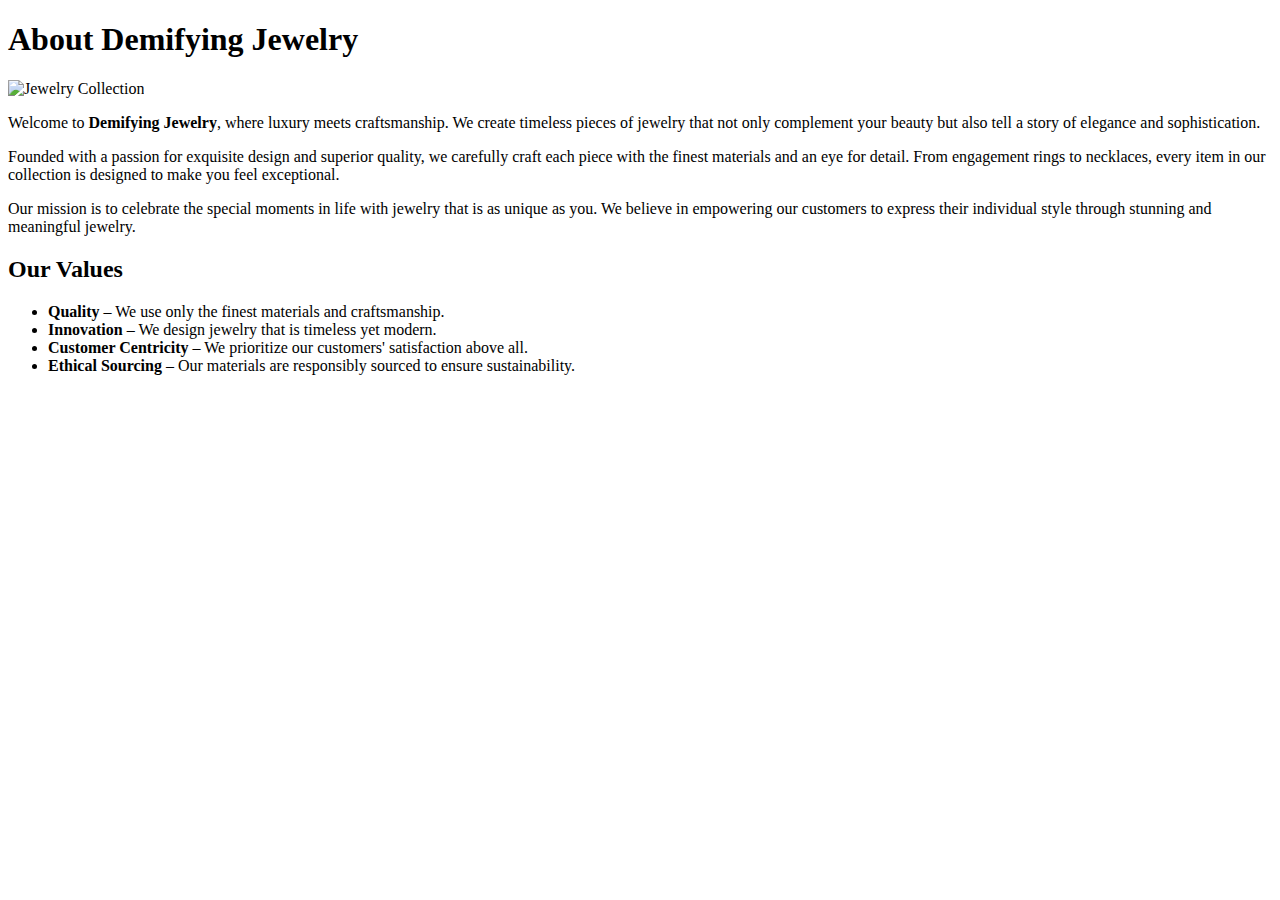
==== src/static/aboutus.html @ e6f50db4 "first commit" ====
<!DOCTYPE html>
<html lang="en">
<head>
    <meta charset="UTF-8">
    <meta name="viewport" content="width=device-width, initial-scale=1.0">
    <title>About Us | Demifying Jewelry</title>
    <link rel="stylesheet" href="/frontend/src/css/aboutus.css">
</head>
<body>

    
    <section class="about-us">
        <div class="container">
            <h1 class="section-title">About Demifying Jewelry</h1>
            <div class="content">
                <div class="image">
                    <img src="/frontend/public/images/outerr3.avif" alt="Jewelry Collection">
                </div>
                <div class="text">
                    <p>Welcome to <strong>Demifying Jewelry</strong>, where luxury meets craftsmanship. We create timeless pieces of jewelry that not only complement your beauty but also tell a story of elegance and sophistication.</p>
                    <p>Founded with a passion for exquisite design and superior quality, we carefully craft each piece with the finest materials and an eye for detail. From engagement rings to necklaces, every item in our collection is designed to make you feel exceptional.</p>
                    <p>Our mission is to celebrate the special moments in life with jewelry that is as unique as you. We believe in empowering our customers to express their individual style through stunning and meaningful jewelry.</p>
                </div>
            </div>
            <div class="values">
                <h2>Our Values</h2>
                <ul>
                    <li><strong>Quality</strong> – We use only the finest materials and craftsmanship.</li>
                    <li><strong>Innovation</strong> – We design jewelry that is timeless yet modern.</li>
                    <li><strong>Customer Centricity</strong> – We prioritize our customers' satisfaction above all.</li>
                    <li><strong>Ethical Sourcing</strong> – Our materials are responsibly sourced to ensure sustainability.</li>
                </ul>
            </div>
        </div>
    </section>
</body>
</html>
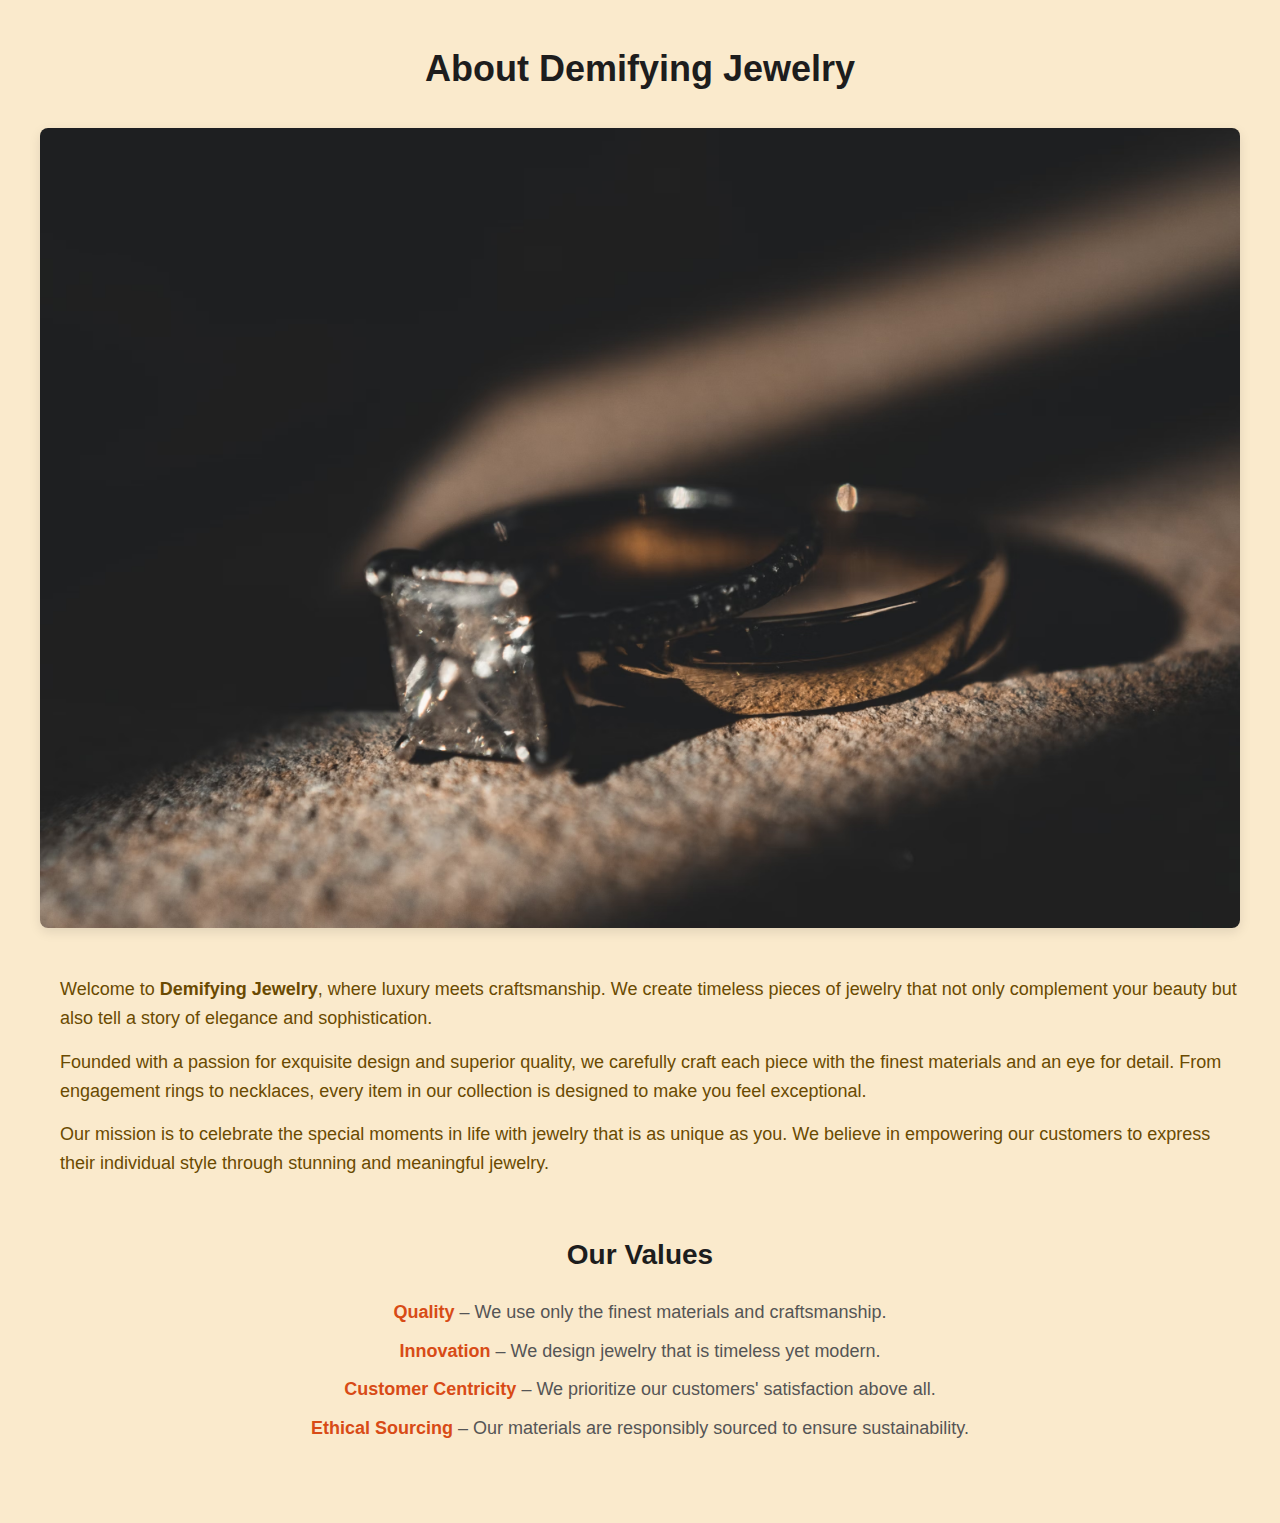
==== commit 24075688: "slight slight changes" ====
--- a/src/static/aboutus.html
+++ b/src/static/aboutus.html
@@ -4,7 +4,7 @@
     <meta charset="UTF-8">
     <meta name="viewport" content="width=device-width, initial-scale=1.0">
     <title>About Us | Demifying Jewelry</title>
-    <link rel="stylesheet" href="/frontend/src/css/aboutus.css">
+    <link rel="stylesheet" href="./../css/aboutus.css">
 </head>
 <body>
 
@@ -14,7 +14,7 @@
             <h1 class="section-title">About Demifying Jewelry</h1>
             <div class="content">
                 <div class="image">
-                    <img src="/frontend/public/images/outerr3.avif" alt="Jewelry Collection">
+                    <img src="../../public/images/outerr3.avif" alt="Jewelry Collection">
                 </div>
                 <div class="text">
                     <p>Welcome to <strong>Demifying Jewelry</strong>, where luxury meets craftsmanship. We create timeless pieces of jewelry that not only complement your beauty but also tell a story of elegance and sophistication.</p>
--- a/src/css/aboutus.css
+++ b/src/css/aboutus.css
@@ -0,0 +1,110 @@
+/* General Reset */
+* {
+    margin: 0;
+    padding: 0;
+    box-sizing: border-box;
+}
+
+/* Body Styles */
+body {
+    font-family: 'Arial', sans-serif;
+    line-height: 1.6;
+    background-color: #f5dcb1;
+    color: #684900;
+}
+
+/* Section Styles */
+.about-us {
+    background-color: #faeacc;
+    padding: 40px 20px;
+    text-align: center;
+}
+
+.container {
+    max-width: 1200px;
+    margin: 0 auto;
+}
+
+.section-title {
+    font-size: 36px;
+    font-weight: bold;
+    margin-bottom: 20px;
+    color: #1d1d1d;
+}
+
+.content {
+    display: flex;
+    align-items: center;
+    flex-direction: column;
+    justify-content: space-between;
+    flex-wrap: wrap;
+    margin-top: 30px;
+   
+}
+
+.image img {
+    max-width: 100%;
+    height: auto;
+    border-radius: 8px;
+    box-shadow: 0 4px 12px rgba(0, 0, 0, 0.1);
+}
+
+.text {
+    max-width: 100%;
+    margin-left: 20px;
+    text-align: left;
+    align-items: center;
+   margin-top: 40px;
+}
+
+.text p {
+    margin-bottom: 15px;
+    font-size: 18px;
+    color: #6a4a01;
+   
+
+}
+
+.values {
+    margin-top: 40px;
+    text-align: left;
+    max-width: 800px;
+    margin: 40px auto;
+  
+   
+    text-align: center;
+}
+
+.values h2 {
+    font-size: 28px;
+    font-weight: bold;
+    color: #1d1d1d;
+    margin-bottom: 20px;
+}
+
+.values ul {
+    list-style: none;
+    padding-left: 0;
+}
+
+.values ul li {
+    font-size: 18px;
+    margin-bottom: 10px;
+    color: #555;
+}
+
+.values ul li strong {
+    color: #d84b16;
+}
+
+@media (max-width: 768px) {
+    .content {
+        flex-direction: column;
+        text-align: center;
+    }
+
+    .text {
+        margin-left: 0;
+        margin-top: 20px;
+    }
+}
